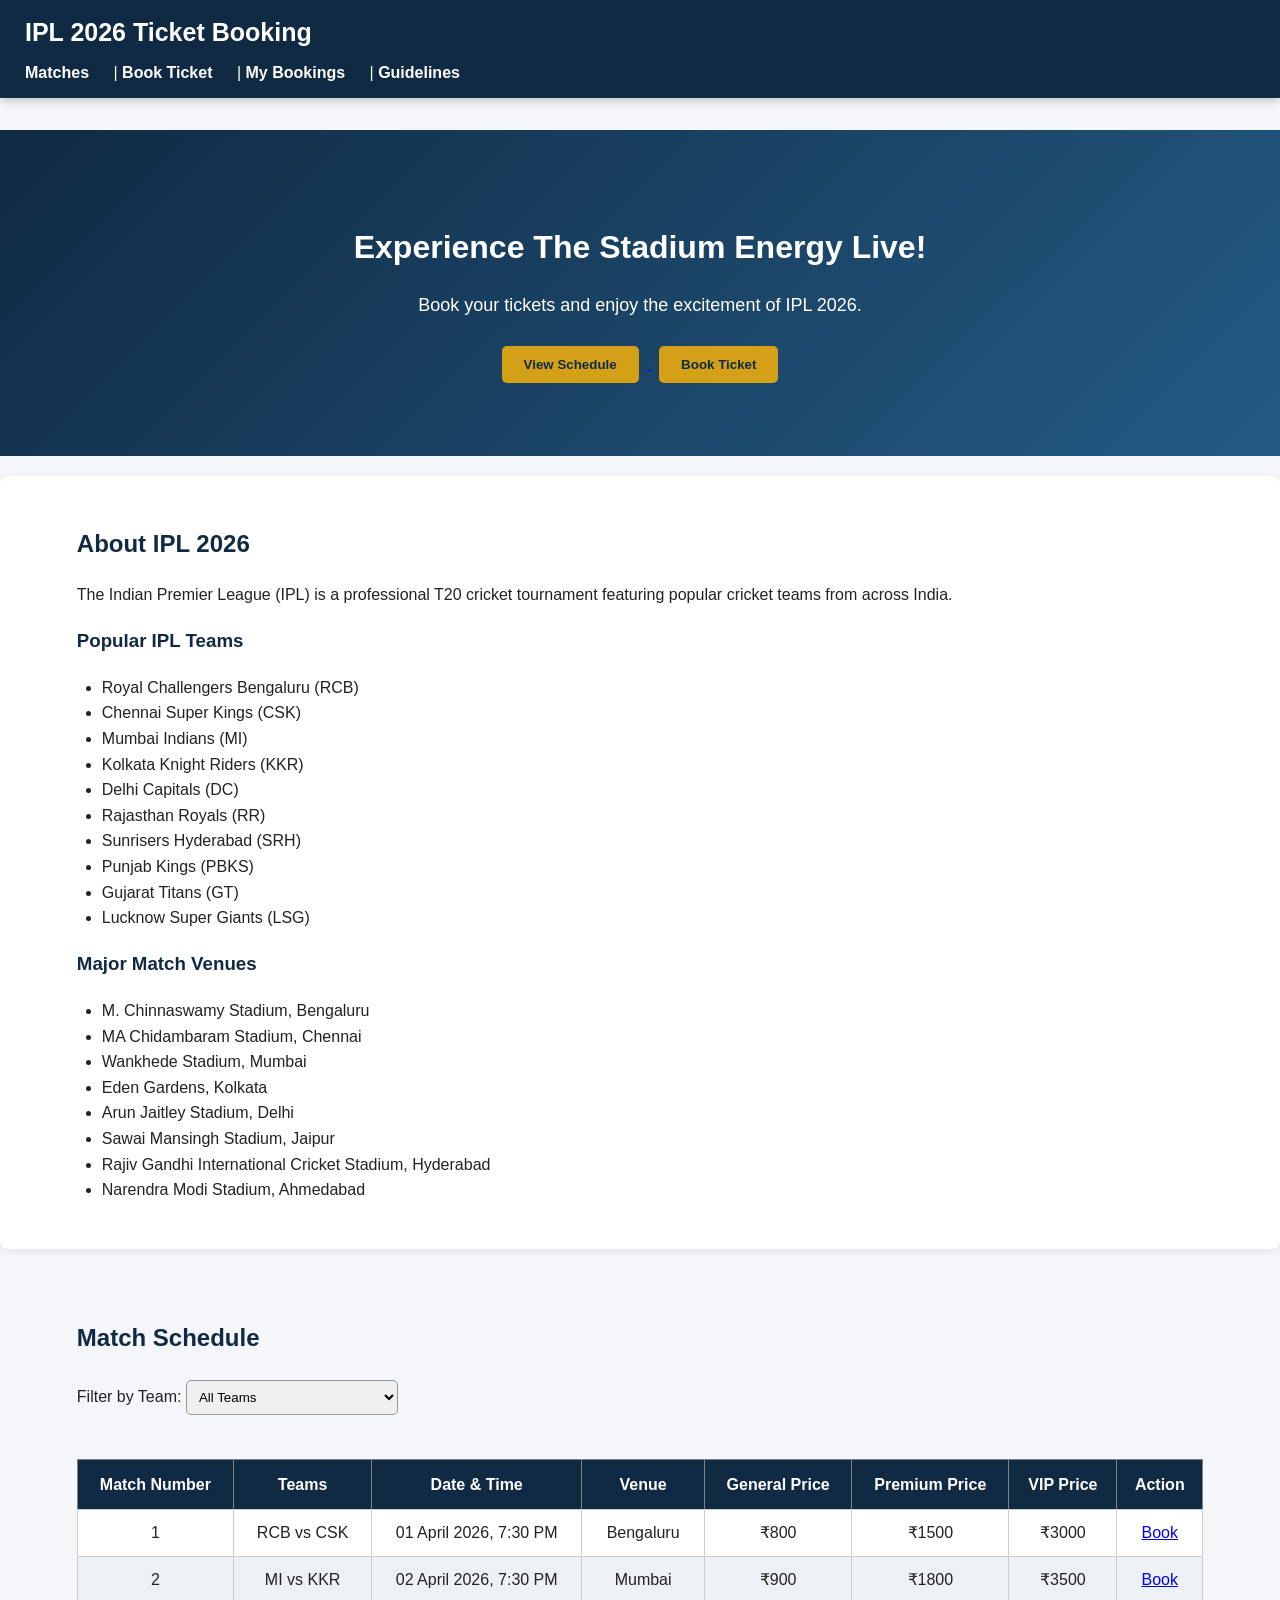
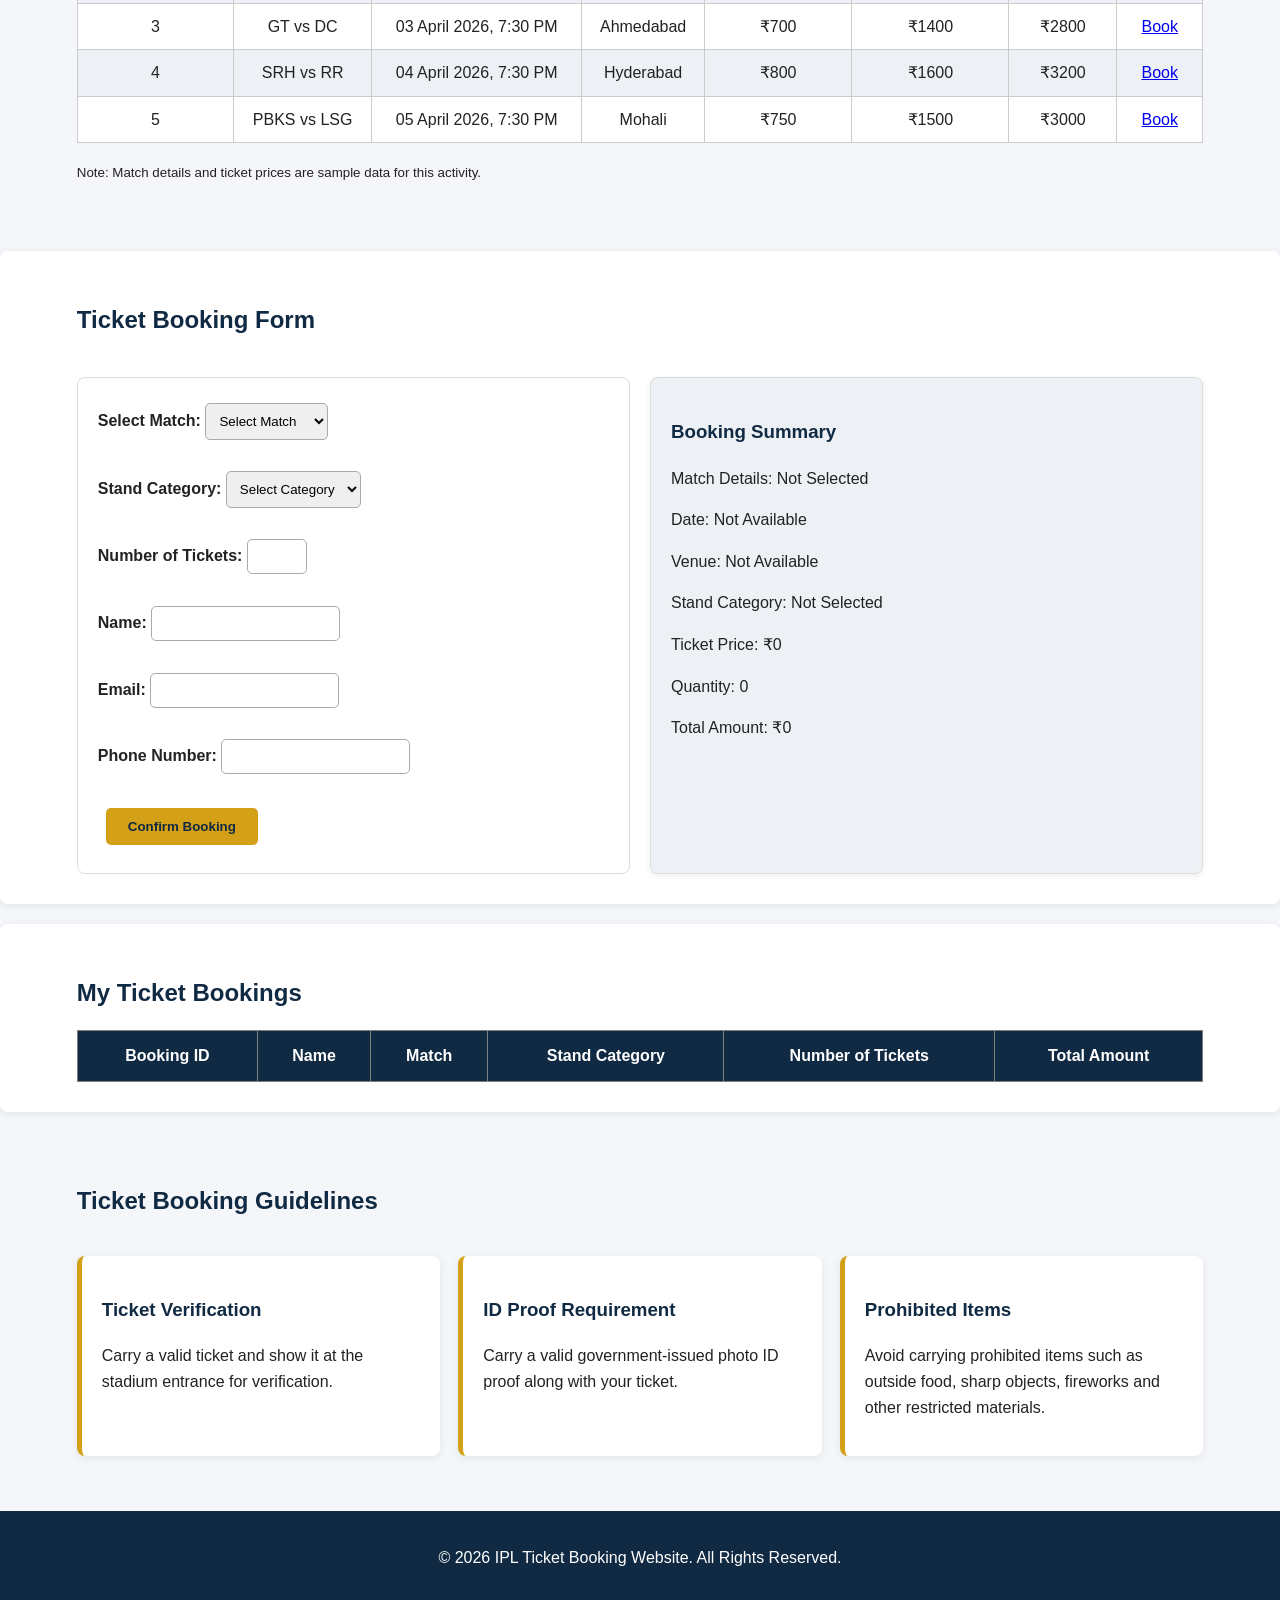
==== index.html @ 71956a10 "Add IPL Ticket Booking website with HTML and CSS" ====
<!DOCTYPE html>

<html lang="en">

<head>
    <meta charset="UTF-8">
    <meta name="viewport" content="width=device-width, initial-scale=1.0">
    <title>IPL 2026 Ticket Booking</title>
    <link rel="stylesheet" href="styles.css">
</head>

<body>

<!-- Navigation Bar -->
<header>
    <h1>IPL 2026 Ticket Booking</h1>

    <nav>
        <a href="#matches">Matches</a> |
        <a href="#booking">Book Ticket</a> |
        <a href="#my-bookings">My Bookings</a> |
        <a href="#guidelines">Guidelines</a>
    </nav>
</header>

<main>

    <!-- Hero Section -->
    <section id="home">
        <h2>Experience The Stadium Energy Live!</h2>

        <p>Book your tickets and enjoy the excitement of IPL 2026.</p>

        <a href="#matches">
            <button type="button">View Schedule</button>
        </a>

        <a href="#booking">
            <button type="button">Book Ticket</button>
        </a>
    </section>

    <!-- About IPL Section -->
    <section id="about">
        <h2>About IPL 2026</h2>

        <p>
            The Indian Premier League (IPL) is a professional T20 cricket
            tournament featuring popular cricket teams from across India.
        </p>

        <h3>Popular IPL Teams</h3>

        <ul>
            <li>Royal Challengers Bengaluru (RCB)</li>
            <li>Chennai Super Kings (CSK)</li>
            <li>Mumbai Indians (MI)</li>
            <li>Kolkata Knight Riders (KKR)</li>
            <li>Delhi Capitals (DC)</li>
            <li>Rajasthan Royals (RR)</li>
            <li>Sunrisers Hyderabad (SRH)</li>
            <li>Punjab Kings (PBKS)</li>
            <li>Gujarat Titans (GT)</li>
            <li>Lucknow Super Giants (LSG)</li>
        </ul>

        <h3>Major Match Venues</h3>

        <ul>
            <li>M. Chinnaswamy Stadium, Bengaluru</li>
            <li>MA Chidambaram Stadium, Chennai</li>
            <li>Wankhede Stadium, Mumbai</li>
            <li>Eden Gardens, Kolkata</li>
            <li>Arun Jaitley Stadium, Delhi</li>
            <li>Sawai Mansingh Stadium, Jaipur</li>
            <li>Rajiv Gandhi International Cricket Stadium, Hyderabad</li>
            <li>Narendra Modi Stadium, Ahmedabad</li>
        </ul>
    </section>

    <!-- Match Schedule Section -->
    <section id="matches">
        <h2>Match Schedule</h2>

        <!-- Team Filter -->
        <label for="team-filter">Filter by Team:</label>

        <select id="team-filter" name="team-filter">
            <option value="">All Teams</option>
            <option value="RCB">Royal Challengers Bengaluru</option>
            <option value="CSK">Chennai Super Kings</option>
            <option value="MI">Mumbai Indians</option>
            <option value="KKR">Kolkata Knight Riders</option>
            <option value="DC">Delhi Capitals</option>
            <option value="RR">Rajasthan Royals</option>
            <option value="SRH">Sunrisers Hyderabad</option>
            <option value="PBKS">Punjab Kings</option>
            <option value="GT">Gujarat Titans</option>
            <option value="LSG">Lucknow Super Giants</option>
        </select>

        <br><br>

        <table border="1">
            <thead>
                <tr>
                    <th>Match Number</th>
                    <th>Teams</th>
                    <th>Date & Time</th>
                    <th>Venue</th>
                    <th>General Price</th>
                    <th>Premium Price</th>
                    <th>VIP Price</th>
                    <th>Action</th>
                </tr>
            </thead>

            <tbody>
                <tr>
                    <td>1</td>
                    <td>RCB vs CSK</td>
                    <td>01 April 2026, 7:30 PM</td>
                    <td>Bengaluru</td>
                    <td>₹800</td>
                    <td>₹1500</td>
                    <td>₹3000</td>
                    <td><a href="#booking">Book</a></td>
                </tr>

                <tr>
                    <td>2</td>
                    <td>MI vs KKR</td>
                    <td>02 April 2026, 7:30 PM</td>
                    <td>Mumbai</td>
                    <td>₹900</td>
                    <td>₹1800</td>
                    <td>₹3500</td>
                    <td><a href="#booking">Book</a></td>
                </tr>

                <tr>
                    <td>3</td>
                    <td>GT vs DC</td>
                    <td>03 April 2026, 7:30 PM</td>
                    <td>Ahmedabad</td>
                    <td>₹700</td>
                    <td>₹1400</td>
                    <td>₹2800</td>
                    <td><a href="#booking">Book</a></td>
                </tr>

                <tr>
                    <td>4</td>
                    <td>SRH vs RR</td>
                    <td>04 April 2026, 7:30 PM</td>
                    <td>Hyderabad</td>
                    <td>₹800</td>
                    <td>₹1600</td>
                    <td>₹3200</td>
                    <td><a href="#booking">Book</a></td>
                </tr>

                <tr>
                    <td>5</td>
                    <td>PBKS vs LSG</td>
                    <td>05 April 2026, 7:30 PM</td>
                    <td>Mohali</td>
                    <td>₹750</td>
                    <td>₹1500</td>
                    <td>₹3000</td>
                    <td><a href="#booking">Book</a></td>
                </tr>
            </tbody>
        </table>

        <p><small>Note: Match details and ticket prices are sample data for this activity.</small></p>
    </section>

    <!-- Ticket Booking Section -->
    <section id="booking">
        <h2>Ticket Booking Form</h2>

        <form>

            <label for="match">Select Match:</label>
            <select id="match" name="match" required>
                <option value="">Select Match</option>
                <option value="RCB vs CSK">RCB vs CSK</option>
                <option value="MI vs KKR">MI vs KKR</option>
                <option value="GT vs DC">GT vs DC</option>
                <option value="SRH vs RR">SRH vs RR</option>
                <option value="PBKS vs LSG">PBKS vs LSG</option>
            </select>

            <br><br>

            <label for="category">Stand Category:</label>
            <select id="category" name="category" required>
                <option value="">Select Category</option>
                <option value="General">General</option>
                <option value="Premium">Premium</option>
                <option value="VIP">VIP</option>
            </select>

            <br><br>

            <label for="quantity">Number of Tickets:</label>
            <input type="number" id="quantity" name="quantity"
                   min="1" max="10" required>

            <br><br>

            <label for="name">Name:</label>
            <input type="text" id="name" name="name" required>

            <br><br>

            <label for="email">Email:</label>
            <input type="email" id="email" name="email" required>

            <br><br>

            <label for="phone">Phone Number:</label>
            <input type="tel" id="phone" name="phone" required>

            <br><br>

            <button type="button">Confirm Booking</button>

        </form>

        <!-- Booking Summary Card -->
        <article>
            <h3>Booking Summary</h3>

            <p>Match Details: Not Selected</p>
            <p>Date: Not Available</p>
            <p>Venue: Not Available</p>
            <p>Stand Category: Not Selected</p>
            <p>Ticket Price: ₹0</p>
            <p>Quantity: 0</p>
            <p>Total Amount: ₹0</p>
        </article>
    </section>

    <!-- My Ticket Bookings Section -->
    <section id="my-bookings">
        <h2>My Ticket Bookings</h2>

        <table border="1">
            <thead>
                <tr>
                    <th>Booking ID</th>
                    <th>Name</th>
                    <th>Match</th>
                    <th>Stand Category</th>
                    <th>Number of Tickets</th>
                    <th>Total Amount</th>
                </tr>
            </thead>

            <tbody>
                <!-- Booking records can be added here in the future -->
            </tbody>
        </table>
    </section>

    <!-- Guidelines Section -->
    <section id="guidelines">
        <h2>Ticket Booking Guidelines</h2>

        <article>
            <h3>Ticket Verification</h3>
            <p>
                Carry a valid ticket and show it at the stadium entrance
                for verification.
            </p>
        </article>

        <article>
            <h3>ID Proof Requirement</h3>
            <p>
                Carry a valid government-issued photo ID proof along
                with your ticket.
            </p>
        </article>

        <article>
            <h3>Prohibited Items</h3>
            <p>
                Avoid carrying prohibited items such as outside food,
                sharp objects, fireworks and other restricted materials.
            </p>
        </article>
    </section>

</main>

<!-- Footer -->
<footer>
    <p>&copy; 2026 IPL Ticket Booking Website. All Rights Reserved.</p>
</footer>

</body>
</html>
---- styles.css ----
/* CSS Variables */
:root {
    --primary: #102a43;
    --accent: #d4a017;
    --background: #f4f6f9;
    --text: #222222;
    --white: #ffffff;
}

/* General Styling */
* {
    box-sizing: border-box;
    scroll-behavior: smooth;
}

body {
    margin: 0;
    padding-top: 110px;
    font-family: Arial, sans-serif;
    background-color: var(--background);
    color: var(--text);
    line-height: 1.6;
}

/* Header and Navigation */
header {
    background-color: var(--primary);
    color: var(--white);
    padding: 12px 25px;
    position: fixed;
    top: 0;
    left: 0;
    width: 100%;
    z-index: 1000;
    box-shadow: 0 3px 8px rgba(0, 0, 0, 0.2);
}

header h1 {
    margin: 0 0 8px;
    font-size: 25px;
}

nav a {
    color: var(--white);
    text-decoration: none;
    margin-right: 20px;
    font-weight: bold;
}

nav a:hover {
    color: var(--accent);
    text-decoration: underline;
}

/* Section Styling */
section {
    padding: 30px 6%;
    margin: 20px auto;
}

h2 {
    color: var(--primary);
    margin-bottom: 18px;
}

h3 {
    color: var(--primary);
}

/* Hero Section */
#home {
    text-align: center;
    padding: 65px 20px;
    background: linear-gradient(135deg, #102a43, #245b85);
    color: var(--white);
}

#home h2 {
    color: var(--white);
    font-size: 32px;
}

#home p {
    font-size: 18px;
}

button {
    background-color: var(--accent);
    color: var(--primary);
    border: none;
    padding: 11px 22px;
    margin: 8px;
    border-radius: 5px;
    cursor: pointer;
    font-weight: bold;
}

button:hover {
    background-color: var(--white);
    color: var(--primary);
}

/* About Section */
#about {
    background-color: var(--white);
    border-radius: 8px;
    box-shadow: 0 2px 8px rgba(0, 0, 0, 0.08);
}

#about ul {
    padding-left: 25px;
}

/* Match Schedule Table */
table {
    width: 100%;
    border-collapse: collapse;
    margin-top: 18px;
    background-color: var(--white);
}

th {
    background-color: var(--primary);
    color: var(--white);
    padding: 12px;
}

td {
    padding: 10px;
    border: 1px solid #cccccc;
    text-align: center;
}

tr:nth-child(even) {
    background-color: #edf1f5;
}

tr:hover {
    background-color: #fff2cc;
}

/* Team Filter */
#team-filter {
    padding: 8px;
    border: 1px solid #999999;
    border-radius: 5px;
}

/* Booking Section */
#booking {
    background-color: var(--white);
    border-radius: 8px;
    box-shadow: 0 2px 8px rgba(0, 0, 0, 0.08);
    display: grid;
    grid-template-columns: 1fr 1fr;
    gap: 20px;
}

#booking h2 {
    grid-column: 1 / -1;
}

form {
    padding: 20px;
    border: 1px solid #dddddd;
    border-radius: 8px;
}

form label {
    display: inline-block;
    margin-top: 10px;
    font-weight: bold;
}

input,
select {
    padding: 9px;
    margin-top: 5px;
    border: 1px solid #aaaaaa;
    border-radius: 5px;
    max-width: 100%;
}

input:focus,
select:focus {
    outline: 2px solid var(--accent);
}

/* Booking Summary Card */
#booking article {
    padding: 20px;
    background-color: #edf1f5;
    border: 1px solid #dddddd;
    border-radius: 8px;
    box-shadow: 0 2px 6px rgba(0, 0, 0, 0.08);
}

/* My Bookings */
#my-bookings {
    background-color: var(--white);
    border-radius: 8px;
    box-shadow: 0 2px 8px rgba(0, 0, 0, 0.08);
}

/* Guidelines Cards */
#guidelines {
    display: grid;
    grid-template-columns: repeat(3, 1fr);
    gap: 18px;
}

#guidelines h2 {
    grid-column: 1 / -1;
}

#guidelines article {
    background-color: var(--white);
    padding: 20px;
    border-radius: 8px;
    border-left: 5px solid var(--accent);
    box-shadow: 0 2px 8px rgba(0, 0, 0, 0.08);
}

/* Footer */
footer {
    background-color: var(--primary);
    color: var(--white);
    text-align: center;
    padding: 18px;
    margin-top: 25px;
}

/* Responsive Design */
@media (max-width: 768px) {
    body {
        padding-top: 140px;
    }

    header {
        padding: 10px;
    }

    nav a {
        display: inline-block;
        margin: 5px;
    }

    #booking {
        grid-template-columns: 1fr;
    }

    #guidelines {
        grid-template-columns: 1fr;
    }

    table {
        font-size: 12px;
    }

    section {
        padding: 20px 4%;
    }
}
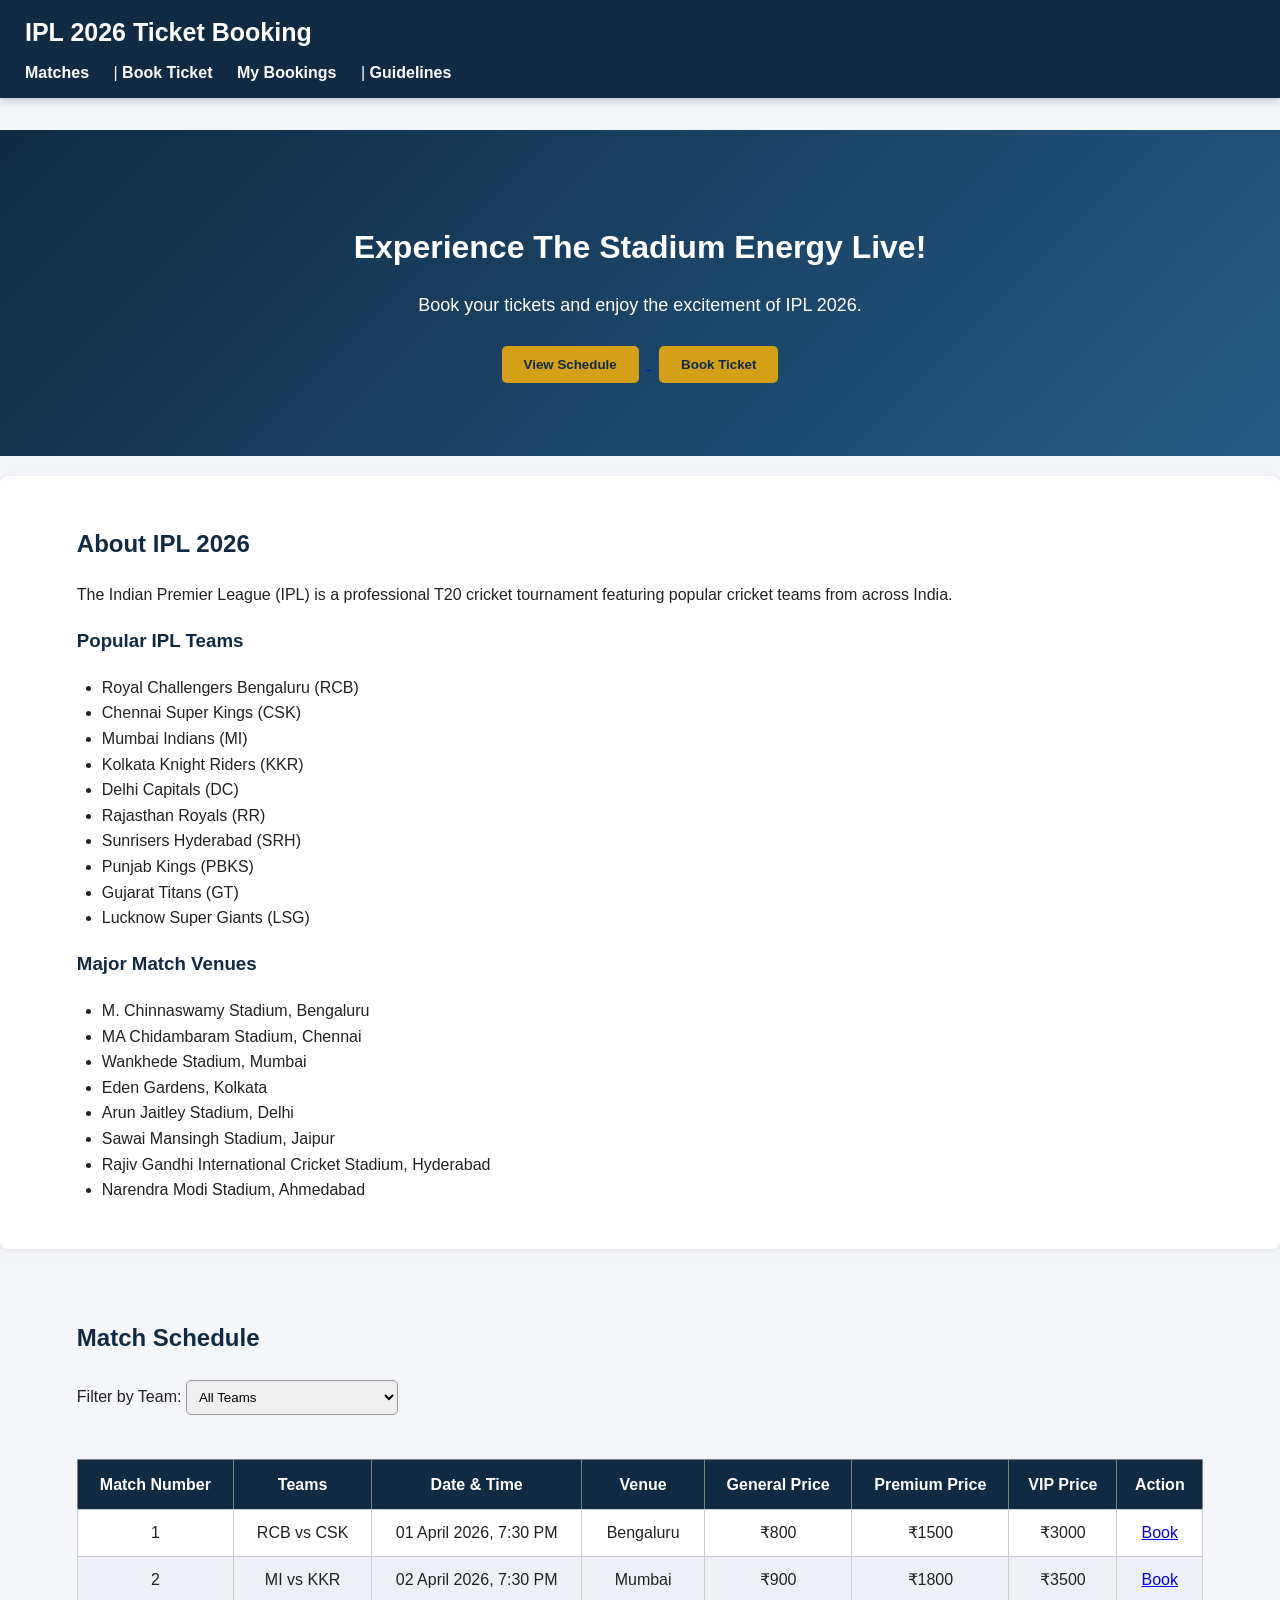
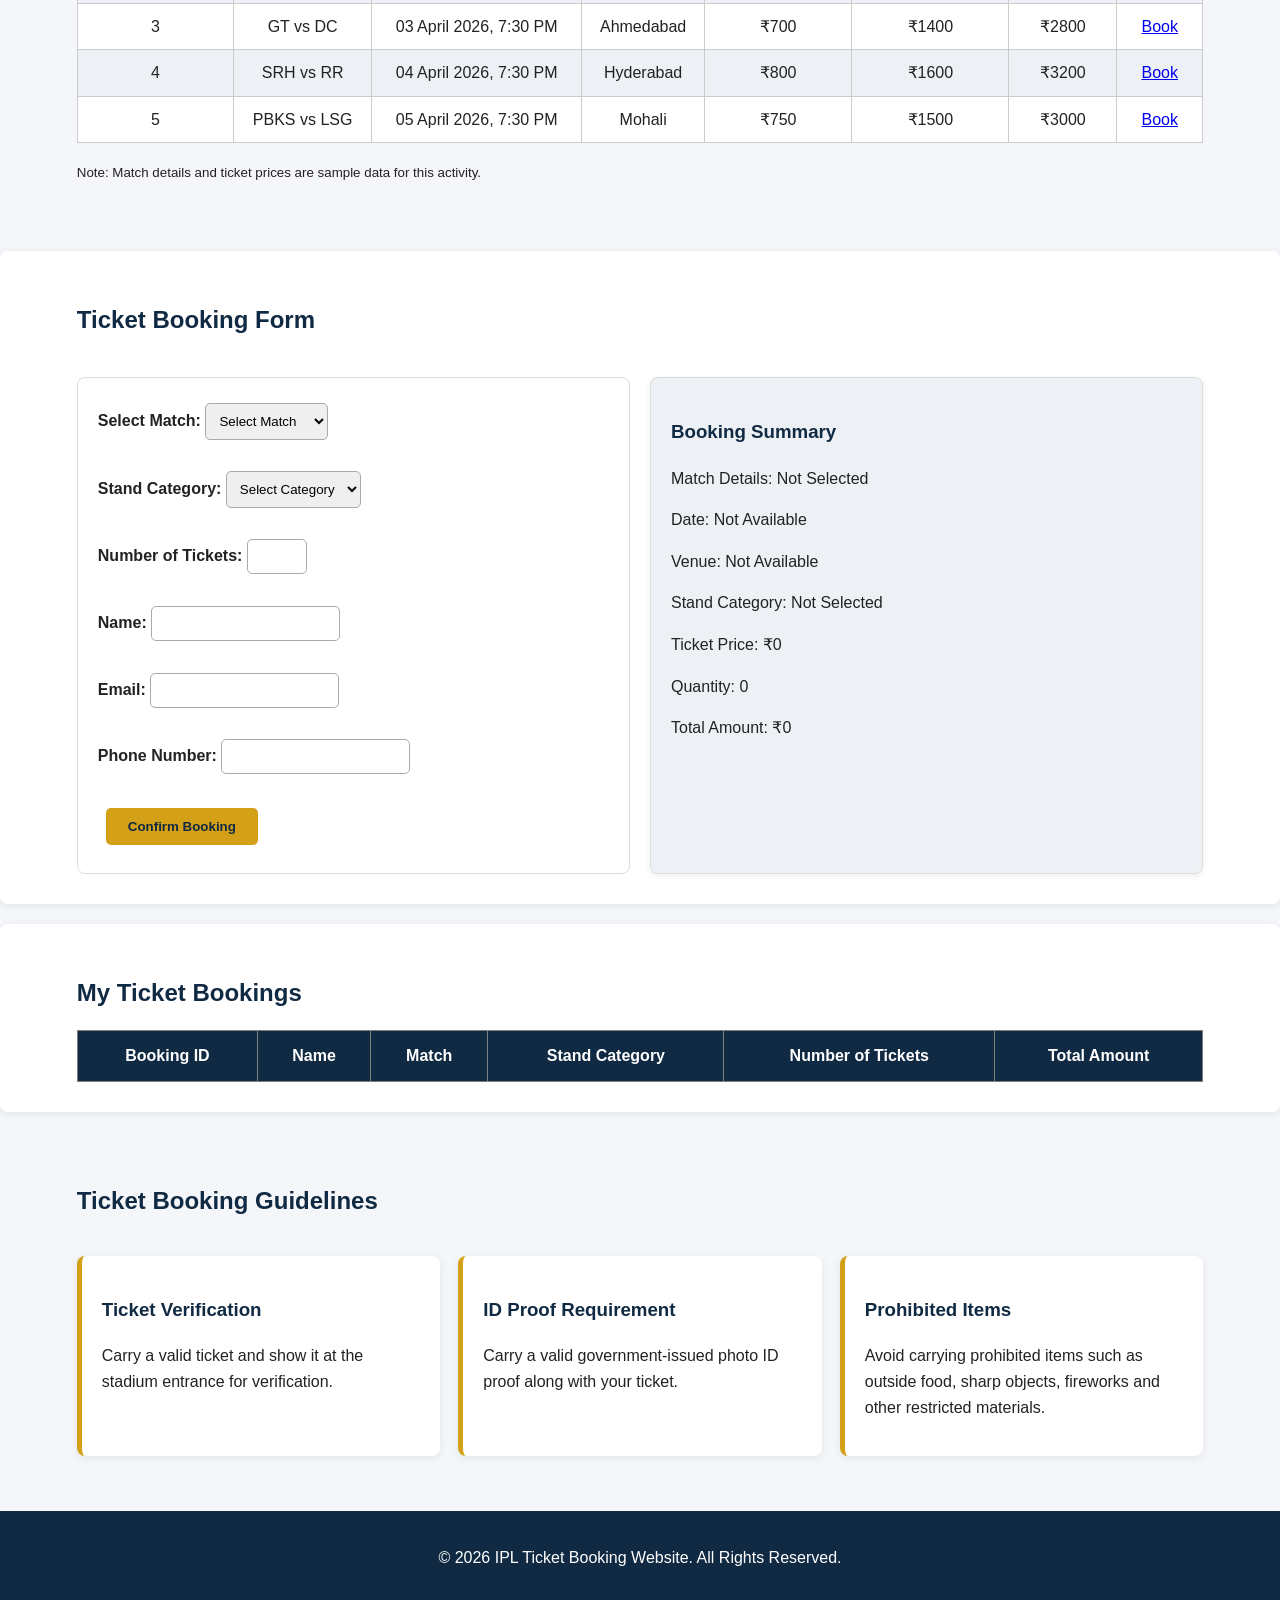
==== commit 2ef133c0: "Complete Activity 3 - Booking Form and HTML5 Validation" ====
--- a/index.html
+++ b/index.html
@@ -17,7 +17,7 @@
 
     <nav>
         <a href="#matches">Matches</a> |
-        <a href="#booking">Book Ticket</a> |
+        <a href="booking.html">Book Ticket</a>
         <a href="#my-bookings">My Bookings</a> |
         <a href="#guidelines">Guidelines</a>
     </nav>
--- a/styles.css
+++ b/styles.css
@@ -260,4 +260,116 @@
     section {
         padding: 20px 4%;
     }
+}
+
+/* Activity 3 - Booking Form Styling */
+
+.booking-form {
+    max-width: 750px;
+    margin: 40px auto;
+    padding: 30px;
+    background: white;
+    border-radius: 10px;
+    box-shadow: 0 4px 12px rgba(0, 0, 0, 0.1);
+}
+
+.booking-form h1 {
+    text-align: center;
+    color: #102a43;
+    margin-bottom: 10px;
+}
+
+.booking-form p {
+    text-align: center;
+    margin-bottom: 25px;
+}
+
+.booking-form form {
+    display: flex;
+    flex-direction: column;
+    gap: 10px;
+}
+
+.booking-form label {
+    display: block;
+    font-weight: bold;
+    margin-top: 8px;
+}
+
+.booking-form input:not([type="radio"]),
+.booking-form select {
+    width: 100%;
+    padding: 12px;
+    border: 1px solid #ccc;
+    border-radius: 5px;
+    box-sizing: border-box;
+}
+
+.booking-form fieldset {
+    margin-top: 15px;
+    padding: 15px;
+    border: 1px solid #ccc;
+    border-radius: 5px;
+}
+
+.booking-form fieldset label {
+    display: inline-block;
+    margin-right: 20px;
+}
+
+.booking-form button {
+    padding: 12px 20px;
+    margin-top: 10px;
+    border: none;
+    border-radius: 5px;
+    background: #d4a017;
+    cursor: pointer;
+    font-weight: bold;
+}
+
+.booking-form button:hover {
+    background: #b8860b;
+}
+
+/* Booking Page Header */
+
+.booking-header {
+    background: #102a43;
+    color: white;
+    padding: 15px 30px;
+}
+
+.booking-header h2 {
+    margin: 0 0 10px 0;
+    color: white;
+}
+
+.booking-header nav a {
+    color: white;
+    text-decoration: none;
+    font-weight: bold;
+    display: inline-block;
+    padding: 8px 15px;
+    border-radius: 5px;
+}
+
+.booking-header nav a:hover {
+    background: #d4a017;
+    color: #102a43;
+}
+
+/* Activity 3 - Checkbox Alignment */
+
+.booking-form fieldset label {
+    display: flex;
+    align-items: center;
+    gap: 10px;
+    margin: 12px 0;
+    font-weight: normal;
+}
+
+.booking-form fieldset input[type="checkbox"] {
+    width: auto;
+    margin: 0;
+    cursor: pointer;
 }
